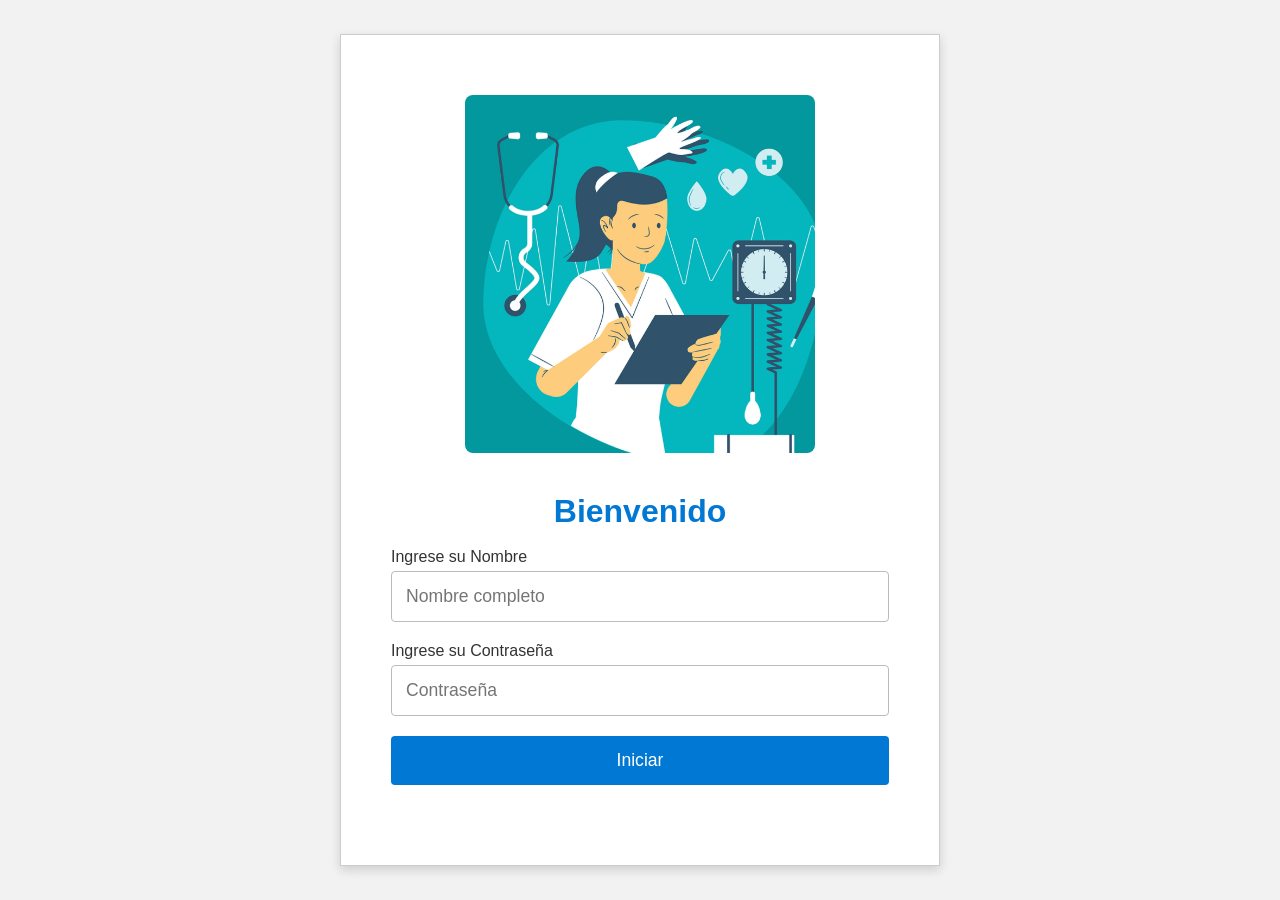
==== practicas/index.html @ f2ea11e5 "nuevos" ====
<!DOCTYPE html>
<html lang="en">
<head>
    <meta charset="UTF-8">
    <meta name="viewport" content="width=device-width, initial-scale=1.0">
    <title>Sistema de Login</title>
    <link rel="shortcut icon" href="img/favicon2.ico" type="image/x-icon"> 
    <link rel="stylesheet"type="text/css" href="css2/styleindex.css">
    
</head>
<body>
  
    <div class="login-wrapper">
        <div class="exchange-box">

            <div class="container1" id="nurse">
                <img src="img/dr.jpg" alt="">
            </div><br>
          
          <div class="title">Bienvenido </div>
          
          <!-- Cambiamos el form para que use método POST y tenga un action -->
          <form id="loginForm" method="POST" action="php/procesar_login2.php">
            <label for="username">Ingrese su Nombre</label>
            <input type="text" id="username" name="username" placeholder="Nombre completo" required />
    
            <label for="password">Ingrese su Contraseña</label>
            <input type="password" id="password" name="password" placeholder="Contraseña" required />
    
            <div class="start-button">
                <button type="submit" id="iniciar">Iniciar</button>
            </div>
            
            <!-- Mensaje de error para mostrar si hay fallo en la autenticación -->
            <div id="error-message" style="color: red; margin-top: 10px; text-align: center; display: none;">
                Usuario o contraseña incorrectos
            </div>
          </form>
          
          <div class="footer-text"></div>
        </div>
      </div>

    <script>
        // Verificar si hay un mensaje de error en la URL (redirección desde procesar_login.php)
        window.onload = function() {
            const urlParams = new URLSearchParams(window.location.search);
            const error = urlParams.get('error');
            
            if (error === '1') {
                document.getElementById('error-message').style.display = 'block';
            }
        }
        
        // Podemos mantener esto para validación del lado del cliente
        document.getElementById('loginForm').addEventListener('submit', function(event) {
            const username = document.getElementById('username').value;
            const password = document.getElementById('password').value;
            
            if (!username || !password) {
                event.preventDefault();
                document.getElementById('error-message').style.display = 'block';
                document.getElementById('error-message').textContent = 'Por favor, complete todos los campos';
            }
        });
    </script>
</body>
</html>




















































  
</body>
</html>
---- practicas/css2/styleindex.css ----
* {
    box-sizing: border-box;
  }
  
  body {
    margin: 0;
    font-family: "Segoe UI", Tahoma, Geneva, Verdana, sans-serif;
    background-color: #f2f2f2;
  }
  
  .login-wrapper {
    display: flex;
    flex-direction: column;
    justify-content: center;
    align-items: center;
    min-height: 100vh;
    padding: 2vh 2vw;
  }
  
  .exchange-box {
    background-color: white;
    width: 100%;
    max-width: 420px;
    padding: 5vh 5vw;
    border: 1px solid #ccc;
    box-shadow: 0px 4px 10px rgba(0, 0, 0, 0.15);
  }
  
  .container1 {
    text-align: center;
    margin-bottom: 2vh;
  }
  
  #nurse img {
    width: 100%;
    max-width: 250px;
    height: auto;
    object-fit: cover;
    border-radius: 8px;
  }
  
  .title {
    text-align: center;
    color: #0078d4;
    font-size: 1.5rem;
    margin-bottom: 2vh;
    font-weight: bold;
  }
  
  label {
    display: block;
    margin-bottom: 5px;
    font-size: 1rem;
    color: #333;
  }
  
  input[type="text"],
  input[type="password"] {
    width: 100%;
    padding: 12px;
    margin-bottom: 20px;
    border: 1px solid #bbb;
    border-radius: 4px;
    font-size: 1rem;
  }
  
  button {
    width: 100%;
    background-color: #0078d4;
    color: white;
    padding: 12px;
    border: none;
    font-size: 1rem;
    border-radius: 4px;
    cursor: pointer;
    transition: transform 0.2s;
  }
  
  button:hover {
    background-color: #005a9e;
    transform: scale(1.06);
  }
  
  .footer-text {
    text-align: center;
    margin-top: 20px;
    font-size: 0.8rem;
    color: #777;
  }

  
  /*DISEÑO PARA MOVILES*/
  @media screen and (min-width: 768px) {
    .exchange-box {
      padding: 60px 50px;
      max-width: 600px;
    }
  
    .title {
      font-size: 2rem;
    }
  
    input[type="text"],
    input[type="password"],
    button {
      font-size: 1.1rem;
      padding: 14px;
    }
  
    #nurse img {
      max-width: 350px;
    }
  }
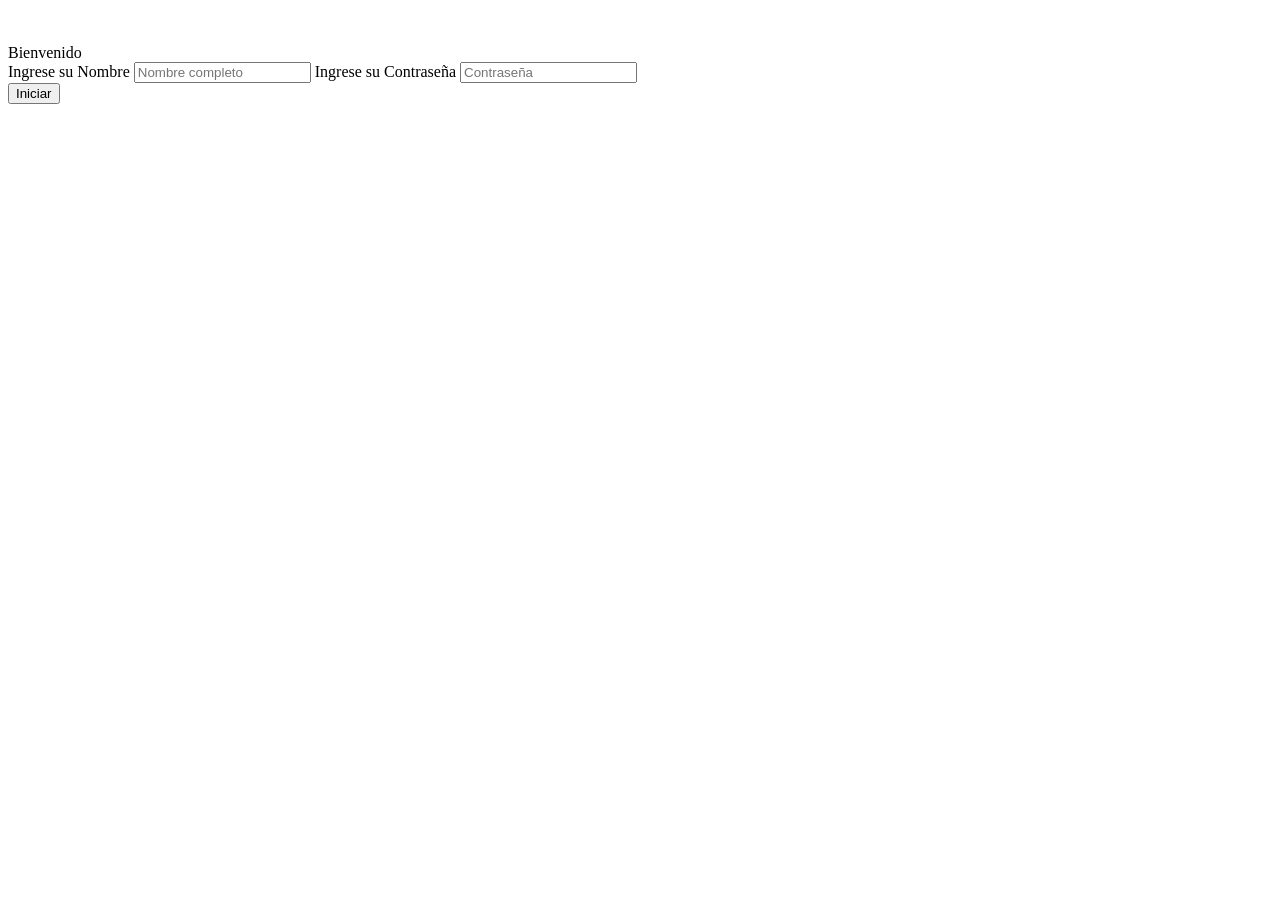
==== commit 6ff99931: "nuevos cambios" ====
--- a/practicas/index.html
+++ b/practicas/index.html
@@ -6,6 +6,7 @@
     <title>Sistema de Login</title>
     <link rel="shortcut icon" href="img/favicon2.ico" type="image/x-icon"> 
     <link rel="stylesheet"type="text/css" href="css2/styleindex.css">
+    
     
 </head>
 <body>
